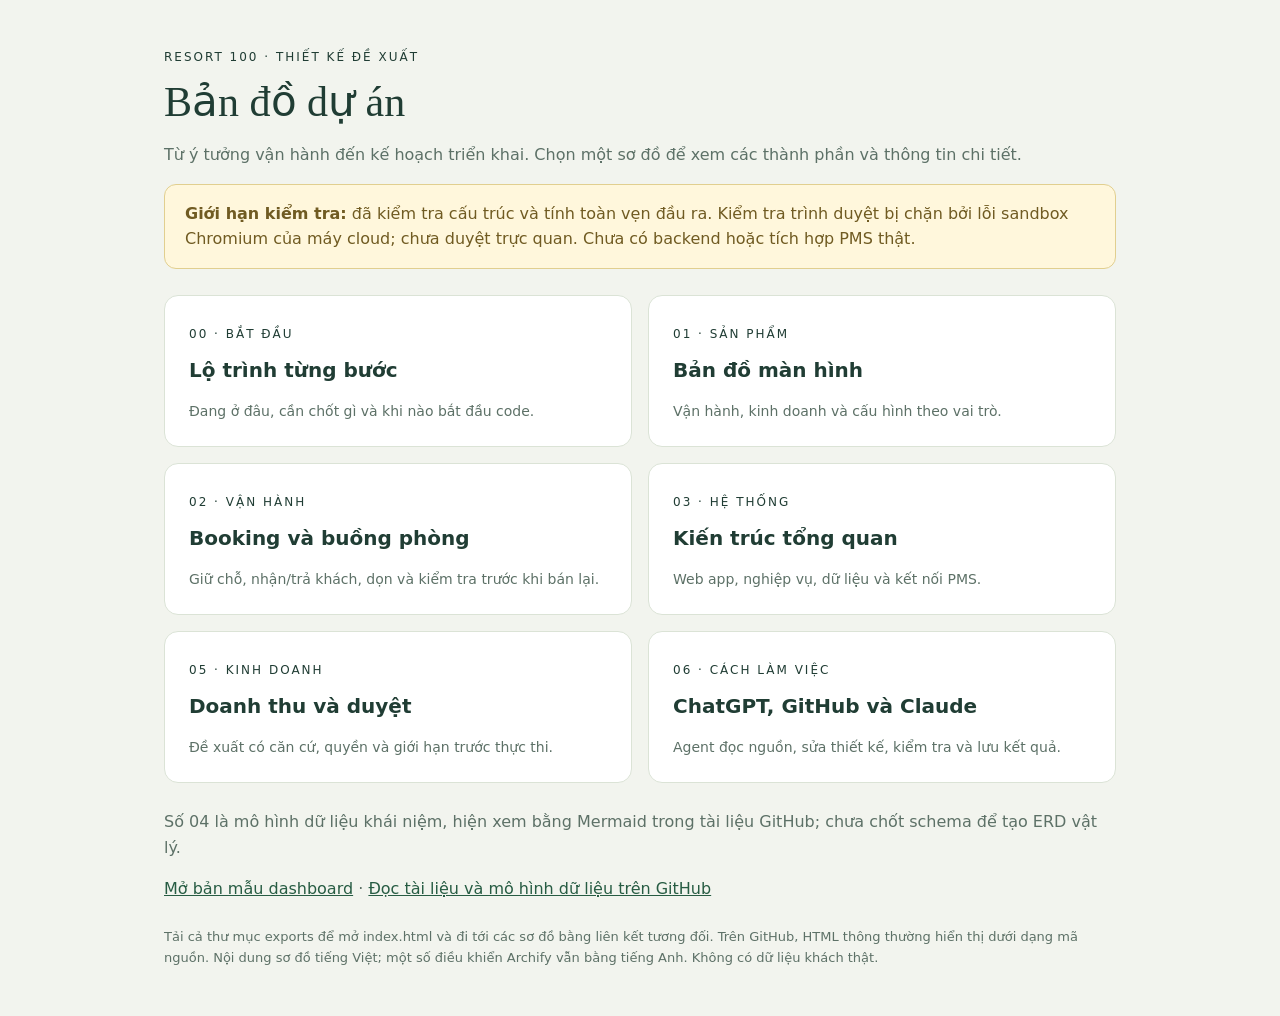
==== resort-management/docs/diagrams/exports/index.html @ c5ec8f32 "docs: generate Archify resort maps and cloud handoff workflow" ====
<!doctype html>
<html lang="vi"><head><meta charset="utf-8"><meta name="viewport" content="width=device-width,initial-scale=1"><title>Bản đồ Resort 100</title>
<style>*{box-sizing:border-box}body{margin:0;background:#f2f4ee;color:#203d34;font:16px/1.6 system-ui,sans-serif}main{max-width:1000px;margin:auto;padding:48px 24px}h1{font:42px Georgia,serif;margin:10px 0}p{color:#5d7167}.tag{font-size:12px;letter-spacing:2px;text-transform:uppercase}.notice{border:1px solid #e1cf8f;background:#fff7dc;padding:16px 20px;border-radius:12px;color:#705b22}.grid{display:grid;grid-template-columns:1fr 1fr;gap:16px;margin:26px 0}a.card{display:block;padding:24px;background:#fff;border:1px solid #dbe3d6;border-radius:14px;color:inherit;text-decoration:none}a.card:hover,a.card:focus-visible{outline:3px solid #7c9b70;outline-offset:2px}h2{font-size:20px;margin:8px 0}a{color:#275c43}.card p{font-size:14px;margin-bottom:0}footer{font-size:13px;color:#5d7167;margin-top:25px}@media(max-width:620px){main{padding:25px 16px}h1{font-size:34px}.grid{grid-template-columns:1fr}}</style></head><body><main>
<div class="tag">Resort 100 · Thiết kế đề xuất</div><h1>Bản đồ dự án</h1><p>Từ ý tưởng vận hành đến kế hoạch triển khai. Chọn một sơ đồ để xem các thành phần và thông tin chi tiết.</p>
<div class="notice"><strong>Giới hạn kiểm tra:</strong> đã kiểm tra cấu trúc và tính toàn vẹn đầu ra. Kiểm tra trình duyệt bị chặn bởi lỗi sandbox Chromium của máy cloud; chưa duyệt trực quan. Chưa có backend hoặc tích hợp PMS thật.</div>
<nav class="grid" aria-label="Các sơ đồ tương tác">
<a class="card" href="00-roadmap.html"><span class="tag">00 · Bắt đầu</span><h2>Lộ trình từng bước</h2><p>Đang ở đâu, cần chốt gì và khi nào bắt đầu code.</p></a>
<a class="card" href="01-screen-map.html"><span class="tag">01 · Sản phẩm</span><h2>Bản đồ màn hình</h2><p>Vận hành, kinh doanh và cấu hình theo vai trò.</p></a>
<a class="card" href="02-booking-workflow.html"><span class="tag">02 · Vận hành</span><h2>Booking và buồng phòng</h2><p>Giữ chỗ, nhận/trả khách, dọn và kiểm tra trước khi bán lại.</p></a>
<a class="card" href="03-system-architecture.html"><span class="tag">03 · Hệ thống</span><h2>Kiến trúc tổng quan</h2><p>Web app, nghiệp vụ, dữ liệu và kết nối PMS.</p></a>
<a class="card" href="05-revenue-workflow.html"><span class="tag">05 · Kinh doanh</span><h2>Doanh thu và duyệt</h2><p>Đề xuất có căn cứ, quyền và giới hạn trước thực thi.</p></a>
<a class="card" href="06-cloud-working-loop.html"><span class="tag">06 · Cách làm việc</span><h2>ChatGPT, GitHub và Claude</h2><p>Agent đọc nguồn, sửa thiết kế, kiểm tra và lưu kết quả.</p></a>
</nav>
<p>Số 04 là mô hình dữ liệu khái niệm, hiện xem bằng Mermaid trong tài liệu GitHub; chưa chốt schema để tạo ERD vật lý.</p>
<p><a href="../../../design/dashboard.html">Mở bản mẫu dashboard</a> · <a href="https://github.com/utne1991/utne1991/tree/main/resort-management/docs/diagrams">Đọc tài liệu và mô hình dữ liệu trên GitHub</a></p>
<footer>Tải cả thư mục exports để mở index.html và đi tới các sơ đồ bằng liên kết tương đối. Trên GitHub, HTML thông thường hiển thị dưới dạng mã nguồn. Nội dung sơ đồ tiếng Việt; một số điều khiển Archify vẫn bằng tiếng Anh. Không có dữ liệu khách thật.</footer>
</main></body></html>
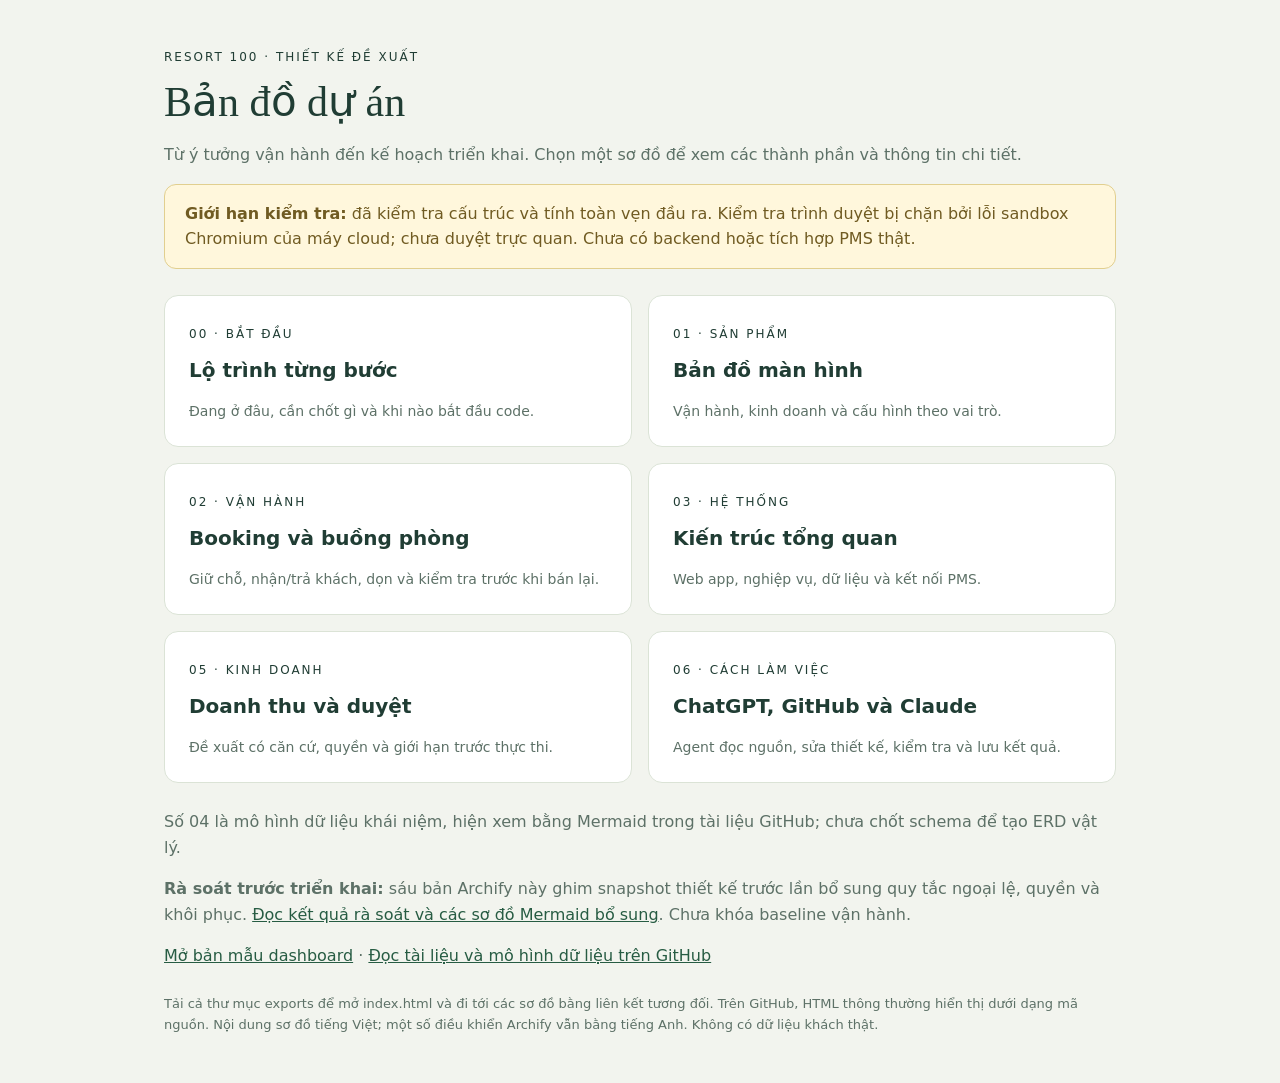
==== commit d4aa4204: "docs: review resort design and define implementation readiness" ====
--- a/resort-management/docs/diagrams/exports/index.html
+++ b/resort-management/docs/diagrams/exports/index.html
@@ -12,6 +12,7 @@
 <a class="card" href="06-cloud-working-loop.html"><span class="tag">06 · Cách làm việc</span><h2>ChatGPT, GitHub và Claude</h2><p>Agent đọc nguồn, sửa thiết kế, kiểm tra và lưu kết quả.</p></a>
 </nav>
 <p>Số 04 là mô hình dữ liệu khái niệm, hiện xem bằng Mermaid trong tài liệu GitHub; chưa chốt schema để tạo ERD vật lý.</p>
+<p><strong>Rà soát trước triển khai:</strong> sáu bản Archify này ghim snapshot thiết kế trước lần bổ sung quy tắc ngoại lệ, quyền và khôi phục. <a href="https://github.com/utne1991/utne1991/blob/main/resort-management/docs/DESIGN-REVIEW.md">Đọc kết quả rà soát và các sơ đồ Mermaid bổ sung</a>. Chưa khóa baseline vận hành.</p>
 <p><a href="../../../design/dashboard.html">Mở bản mẫu dashboard</a> · <a href="https://github.com/utne1991/utne1991/tree/main/resort-management/docs/diagrams">Đọc tài liệu và mô hình dữ liệu trên GitHub</a></p>
 <footer>Tải cả thư mục exports để mở index.html và đi tới các sơ đồ bằng liên kết tương đối. Trên GitHub, HTML thông thường hiển thị dưới dạng mã nguồn. Nội dung sơ đồ tiếng Việt; một số điều khiển Archify vẫn bằng tiếng Anh. Không có dữ liệu khách thật.</footer>
 </main></body></html>
